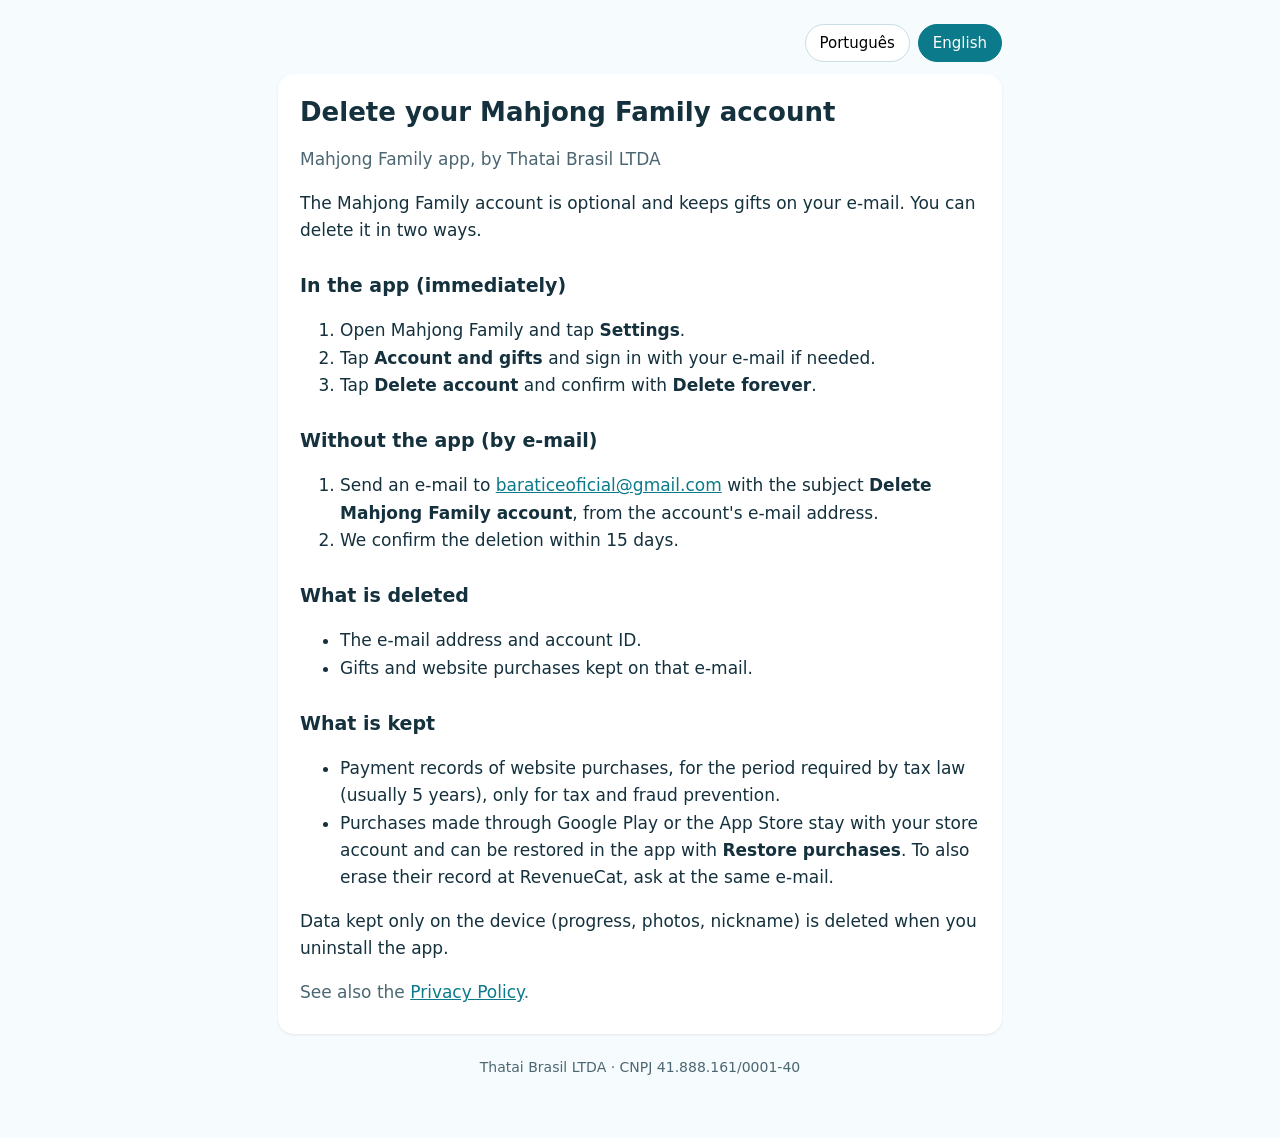
==== excluir-conta.html @ 1b7d3c03 "Páginas de Privacidade, Termos, Suporte e Exclusão de conta (PT e EN) Co-Authored-By: Claude Opus 5." ====
<!DOCTYPE html>
<html lang="pt-BR">
<head>
<meta charset="utf-8">
<meta name="viewport" content="width=device-width, initial-scale=1">
<title>Excluir conta | Mahjong Family</title>
<link rel="stylesheet" href="legal.css">
<script src="lang.js"></script>
</head>
<body data-tpt="Excluir conta | Mahjong Family" data-ten="Delete account | Mahjong Family">
<main>
<nav class="lang"><button data-l="pt-BR">Português</button><button data-l="en">English</button></nav>
<div class="card">

<section class="pt">
<h1>Excluir a sua conta do Mahjong Family</h1>
<p class="mu">App Mahjong Family, da Thatai Brasil LTDA</p>
<p>A conta do Mahjong Family é opcional e serve para guardar presentes e compras do site no seu e-mail. Você pode excluí-la de dois jeitos.</p>

<h2>Pelo app (na hora)</h2>
<ol>
<li>Abra o Mahjong Family e toque em <b>Ajustes</b>.</li>
<li>Toque em <b>Conta e presentes</b> e entre com o seu e-mail, se ainda não tiver entrado.</li>
<li>Toque em <b>Excluir conta</b> e confirme em <b>Excluir para sempre</b>.</li>
</ol>

<h2>Sem o app (por e-mail)</h2>
<ol>
<li>Envie um e-mail para <a href="mailto:baraticeoficial@gmail.com?subject=Excluir%20conta%20Mahjong%20Family">baraticeoficial@gmail.com</a> com o assunto <b>Excluir conta Mahjong Family</b>, a partir do mesmo e-mail da conta.</li>
<li>Respondemos confirmando a exclusão em até 15 dias.</li>
</ol>

<h2>O que é apagado</h2>
<ul>
<li>O e-mail e o identificador da conta.</li>
<li>Os presentes e as compras do site guardados nesse e-mail.</li>
</ul>
<h2>O que é mantido</h2>
<ul>
<li>Registros de pagamento das compras pelo site, pelo prazo exigido pela lei fiscal (em geral, 5 anos), só para fins fiscais e de prevenção a fraude.</li>
<li>As compras feitas pela Google Play ou pela App Store continuam ligadas à sua conta da loja e podem ser restauradas no app em <b>Restaurar compras</b>. Para apagar também o registro dessas compras na RevenueCat, peça no mesmo e-mail.</li>
</ul>
<p>Os dados que ficam só no aparelho (progresso, fotos e apelido) são apagados quando você desinstala o app.</p>
<p class="mu">Veja também a <a href="privacidade.html">Política de Privacidade</a>.</p>
</section>

<section class="en">
<h1>Delete your Mahjong Family account</h1>
<p class="mu">Mahjong Family app, by Thatai Brasil LTDA</p>
<p>The Mahjong Family account is optional and keeps gifts on your e-mail. You can delete it in two ways.</p>

<h2>In the app (immediately)</h2>
<ol>
<li>Open Mahjong Family and tap <b>Settings</b>.</li>
<li>Tap <b>Account and gifts</b> and sign in with your e-mail if needed.</li>
<li>Tap <b>Delete account</b> and confirm with <b>Delete forever</b>.</li>
</ol>

<h2>Without the app (by e-mail)</h2>
<ol>
<li>Send an e-mail to <a href="mailto:baraticeoficial@gmail.com?subject=Delete%20Mahjong%20Family%20account">baraticeoficial@gmail.com</a> with the subject <b>Delete Mahjong Family account</b>, from the account's e-mail address.</li>
<li>We confirm the deletion within 15 days.</li>
</ol>

<h2>What is deleted</h2>
<ul>
<li>The e-mail address and account ID.</li>
<li>Gifts and website purchases kept on that e-mail.</li>
</ul>
<h2>What is kept</h2>
<ul>
<li>Payment records of website purchases, for the period required by tax law (usually 5 years), only for tax and fraud prevention.</li>
<li>Purchases made through Google Play or the App Store stay with your store account and can be restored in the app with <b>Restore purchases</b>. To also erase their record at RevenueCat, ask at the same e-mail.</li>
</ul>
<p>Data kept only on the device (progress, photos, nickname) is deleted when you uninstall the app.</p>
<p class="mu">See also the <a href="privacidade.html?lang=en">Privacy Policy</a>.</p>
</section>

</div>
<footer>Thatai Brasil LTDA · CNPJ 41.888.161/0001-40</footer>
</main>
</body>
</html>
---- legal.css ----
:root{--bg:#f6fbfd;--card:#fff;--tx:#14313d;--mu:#4c6772;--ac:#0b7a8a}
*{box-sizing:border-box}body{margin:0;background:var(--bg);color:var(--tx);font:17px/1.6 system-ui,-apple-system,Segoe UI,Roboto,sans-serif}
main{max-width:760px;margin:0 auto;padding:24px 18px 60px}
.card{background:var(--card);border-radius:16px;padding:22px 22px 10px;box-shadow:0 1px 3px rgba(0,0,0,.08)}
h1{font-size:26px;line-height:1.25;margin:0 0 4px}h2{font-size:19px;margin:26px 0 6px}
p,li{color:var(--tx)}small,.mu{color:var(--mu)}a{color:var(--ac)}
nav.lang{display:flex;gap:8px;justify-content:flex-end;margin-bottom:12px}
nav.lang button{border:1px solid #c9dde3;background:#fff;border-radius:999px;padding:6px 14px;font:inherit;font-size:15px;cursor:pointer}
nav.lang button[aria-pressed=true]{background:var(--ac);color:#fff;border-color:var(--ac)}
[lang=en] .pt,[lang=pt-BR] .en{display:none}
footer{margin-top:22px;font-size:14px;color:var(--mu);text-align:center}
.box{background:#eef7f9;border-radius:12px;padding:12px 14px;margin:12px 0}
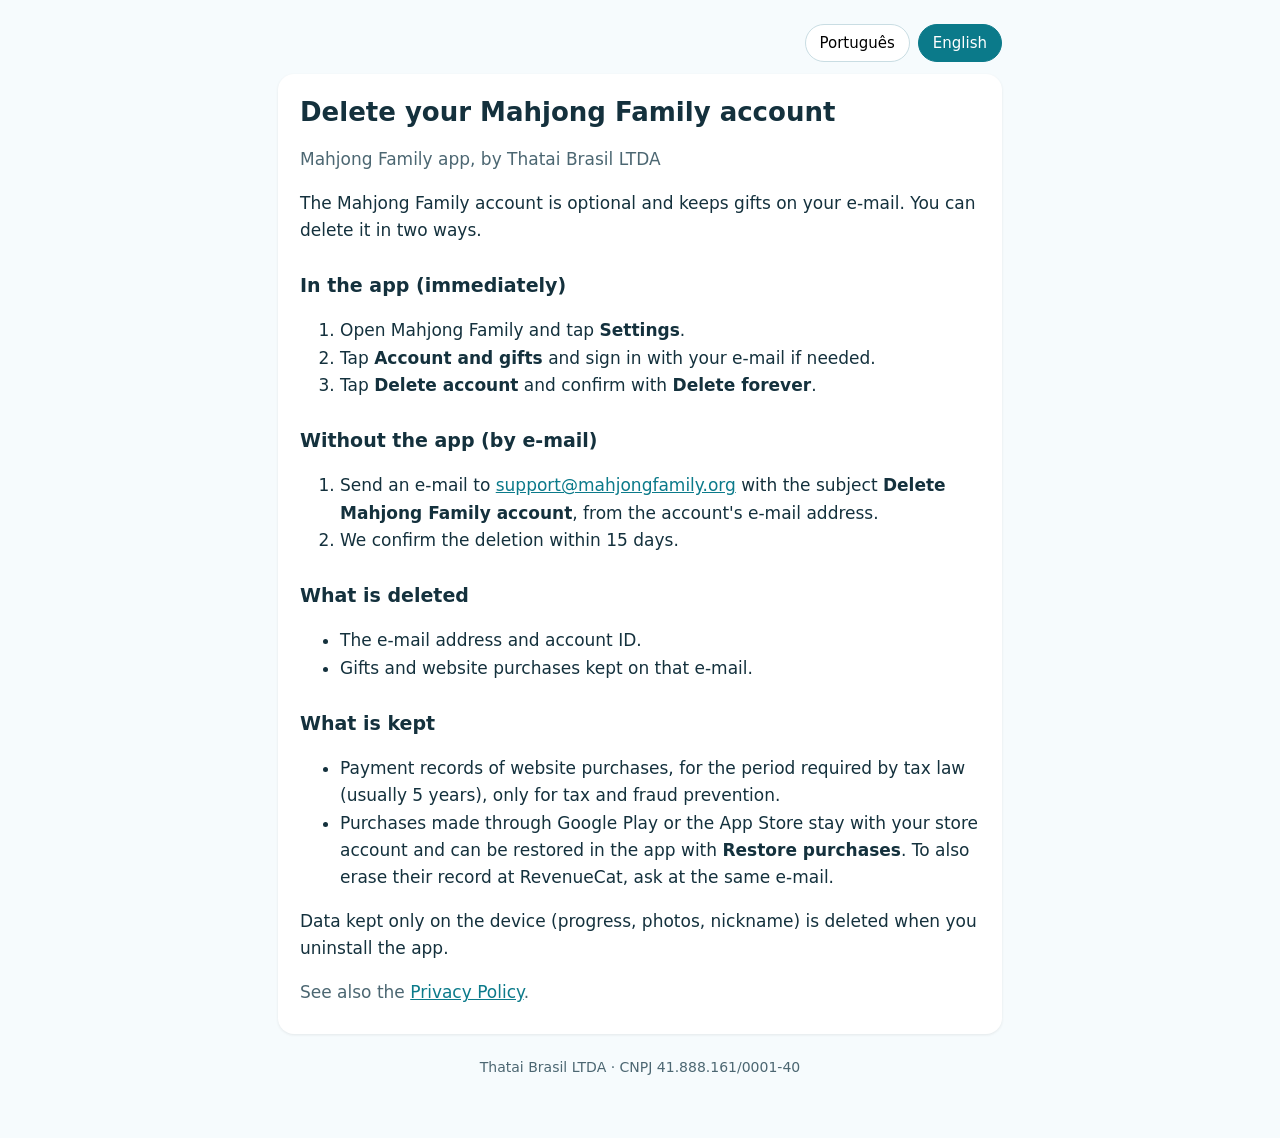
==== commit 991a7af1: "E-mail de contato: support@mahjongfamily.org Co-Authored-By: Claude Opus 5.5 <noreply@anthropic.com>" ====
--- a/excluir-conta.html
+++ b/excluir-conta.html
@@ -26,7 +26,7 @@
 
 <h2>Sem o app (por e-mail)</h2>
 <ol>
-<li>Envie um e-mail para <a href="mailto:baraticeoficial@gmail.com?subject=Excluir%20conta%20Mahjong%20Family">baraticeoficial@gmail.com</a> com o assunto <b>Excluir conta Mahjong Family</b>, a partir do mesmo e-mail da conta.</li>
+<li>Envie um e-mail para <a href="mailto:support@mahjongfamily.org?subject=Excluir%20conta%20Mahjong%20Family">support@mahjongfamily.org</a> com o assunto <b>Excluir conta Mahjong Family</b>, a partir do mesmo e-mail da conta.</li>
 <li>Respondemos confirmando a exclusão em até 15 dias.</li>
 </ol>
 
@@ -58,7 +58,7 @@
 
 <h2>Without the app (by e-mail)</h2>
 <ol>
-<li>Send an e-mail to <a href="mailto:baraticeoficial@gmail.com?subject=Delete%20Mahjong%20Family%20account">baraticeoficial@gmail.com</a> with the subject <b>Delete Mahjong Family account</b>, from the account's e-mail address.</li>
+<li>Send an e-mail to <a href="mailto:support@mahjongfamily.org?subject=Delete%20Mahjong%20Family%20account">support@mahjongfamily.org</a> with the subject <b>Delete Mahjong Family account</b>, from the account's e-mail address.</li>
 <li>We confirm the deletion within 15 days.</li>
 </ol>
 
